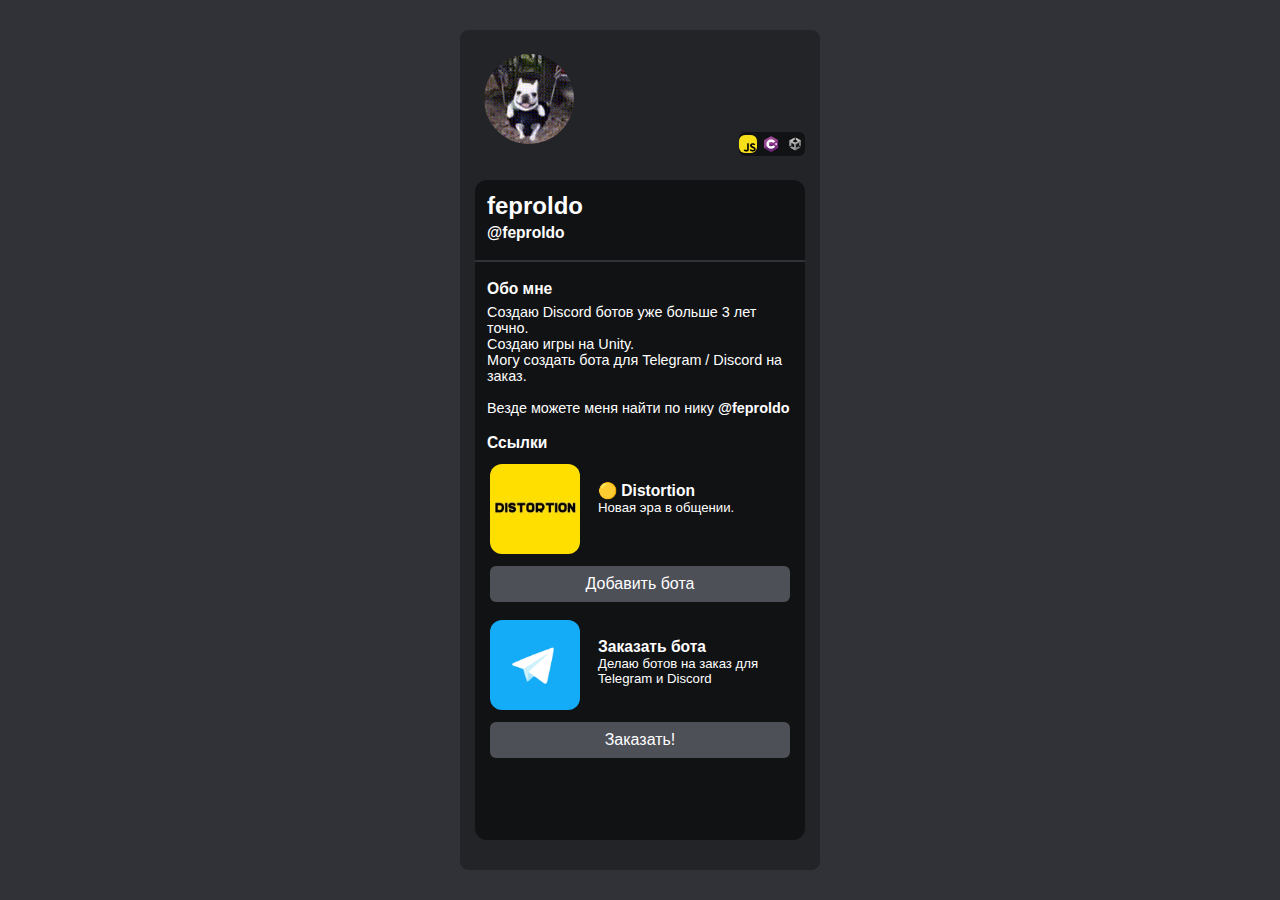
==== index.html @ c3f5b3ff "2" ====
<html lang="en">
<head>
    <meta charset="UTF-8">
    <meta http-equiv="X-UA-Compatible" content="IE=edge">
    <meta name="viewport" content="width=device-width, initial-scale=1.0">
    <meta name="theme-color" content="#FCCA00">
    <meta name="twitter:title" content="feproldo">
    <meta name="twitter:description" content="Мой сайт пон">
    <meta name="twitter:url" content="https://feproldo.ru">
    <meta name="og:type" content="website"/>
    <meta name="og:title" content="feproldo">
    <meta name="og:description" content="мой сайт пон">
    <meta name="og:url" content="https://feproldo/distortion">
    <title>feproldo</title>
    <link rel="stylesheet" href="./main.css">
    <link rel="stylesheet" href="./adaptsize.css">
    <link rel="icon" href="/ava.gif"/>
</head>
<body>
    <div id="card">
        <div id="head">
            <img src="ava.gif" alt="psina">
        </div>
        <div id="badger">
            <a title="javaScript" href=""><img src="js.jpg" alt="javaScript"></a>
            <a title="c#" href=""><img src="csharp.png" alt="C#"></a>
            <a title="Unity" href=""><img src="unity.png" alt="Unity"></a>
        </div>
        <div id="centr">
            <div id="body">
                <p id="nickname">feproldo</p>
                <p id="tag"><a href="https://t.me/feproldo" target="_blank">@feproldo</a></p>
                <hr>
                <p id="about">Обо мне</p>
                <p id="about-desc">Создаю Discord ботов уже больше 3 лет<br>точно. <br>Создаю игры на Unity.<br> Могу создать бота для Telegram / Discord на заказ.<br><br>Везде можете меня найти по нику <b><a href="https://t.me/feproldo" target="_blank">@feproldo</a></b></p>
                <p id="settings">Ссылки</p>
                <div id="activDiv">
                    <div class="activnost">
                        <div class="activ">
                                <a target="_blank" href="https://discord.com/api/oauth2/authorize?client_id=1192392806992445470&permissions=8&scope=bot"><img src="dist.jpg" alt="distortion"></a>
                                <a target="_blank" href="https://discord.com/api/oauth2/authorize?client_id=1192392806992445470&permissions=8&scope=bot" class="name">🟡 Distortion</a>
                                <a target="_blank" href="https://discord.com/api/oauth2/authorize?client_id=1192392806992445470&permissions=8&scope=bot" class="desc">Новая эра в общении.</a>
                        </div>
                        <div class="buttonActiv">
                            <button onclick="window.open('https:\/\/discord.com\/api\/oauth2\/authorize?client_id=1192392806992445470&permissions=8&scope=bot', '_blank')">Добавить бота</button>
                        </div>
                    </div>
                    <div class="activnost">
                        <div class="activ">
                                <a target="_blank" href="https://t.me/feproldo"><img src="tg.png" alt="Telega"></a>
                                <a target="_blank" href="https://t.me/feproldo" class="name">Заказать бота</a>
                                <a target="_blank" href="https://t.me/feproldo" class="desc">Делаю ботов на заказ для<br>Telegram и Discord</a>
                        </div>
                        <div class="buttonActiv">
                            <button onclick="window.open('https:\/\/t.me\/feproldo', '_blank')">Заказать!</button>
                        </div>
                    </div>
                </div>
            </div>
        </div>
    </div>
</body>
</html>
---- main.css ----
*{
    padding: 0;
    margin: 0;
    color: white;
    font-family: Arial, Helvetica, sans-serif;
    font-weight: 600;
    text-decoration: none;
    user-select: none;
}
body {
    zoom: 1.5;
    background-color: #303237;
    display: flex;
    align-items: center;
    justify-content: center;
}
#card {
    position: relative;
    width: 300px;
    height: 700px;
    background-color: #232428;
    border-radius: 7px;
}
#card #head{
    width: 100%;
    height: 50px;
}
#card #head img{
    height: 75px;
    width: 75px;
    border-radius: 100%;
    position: relative;
    left: 20px;
    top: 20px;
}
#card #badger{
    background-color: #111214;
    width: 55px;
    height: 20px;
    position: absolute;
    right: 12.5px;
    border-radius: 5px;
    top: 85px;
}
#card #body{
    background-color: #111214;
    height: 550px;
    width: 275px;
    position: relative;
    top: 75px;
    border-radius: 10px;
}
#card #centr{
    display: flex;
    width: 100%;
    justify-content: center;
}
#card #centr #nickname{
    margin-left: 10px;
    margin-top: 10px;
    font-size: 20px;
}
#card #centr #tag{
    margin-left: 10px;
    margin-top: 3px;
    font-size: 13px;
}
#card hr{
    border: 1px solid #303237;
    box-shadow: none;
    margin-top: 15px;
    margin-bottom: 15px;
}
#card #centr #about{
    margin-left: 10px;
    font-size: 13px;
    font-weight: 900;
    margin-bottom: 5px;
}
#card #centr #about-desc{
    margin-left: 10px;
    font-size: 12px;
    font-weight: 500;
}
#card #centr #settings{
    margin-left: 10px;
    margin-top: 15px;
    margin-bottom: 10px;
    font-size: 13px;
    font-weight: 900;
}
#card #centr #activDiv{
    display: flex;
    flex-wrap: wrap;
    justify-content: center;
}
#card #centr #activDiv .activ{
    width: 250px;
    height: 75px;
}
#card #centr #activDiv .activ .name{
    display: block;
    position: relative;
    top: -60px;
    left: 90px;
    font-size: 13px;
}
#card #centr #activDiv .activ .desc{
    display: block;
    position: relative;
    top: -60px; 
    left: 90px;
    font-size: 11px;
    font-weight: 500;
}
#card #centr #activDiv img{
    width: 75px;
    height: 75px;
    z-index: 4;
    border-radius: 10px;
}
#card #centr #activDiv .buttonActiv{
    width: 100%;
    height: 30px;
    position: relative;
    top: 10px;
    margin-bottom: 25px;
}
#card #centr #activDiv .buttonActiv button{
    width: 100%;
    height: 30px;
    border-radius: 5px;
    border: 0;
    background-color: #4E5058;
    font-weight: 500;
    transition: .3s;
    z-index: 99;
}
#card #centr #activDiv .buttonActiv button:active{
    background-color: #484a51;
}
#card #centr #activDiv .buttonActiv button:hover{
    background-color: #41444a;
    transition: .3s;
    cursor: pointer;
}
#card #badger a img{
    width: 15px;
    height: 15px;
    border-radius: 5px;
    vertical-align: middle;
}
---- adaptsize.css ----
@media (max-width: 5000px){
    body{
        zoom: 1.2;
    }
}
@media (max-width: 768px){
    body{
        zoom: 0.85;
    }
}
@media (max-width: 435px){
    body{
        zoom: 0.75;
    }
}
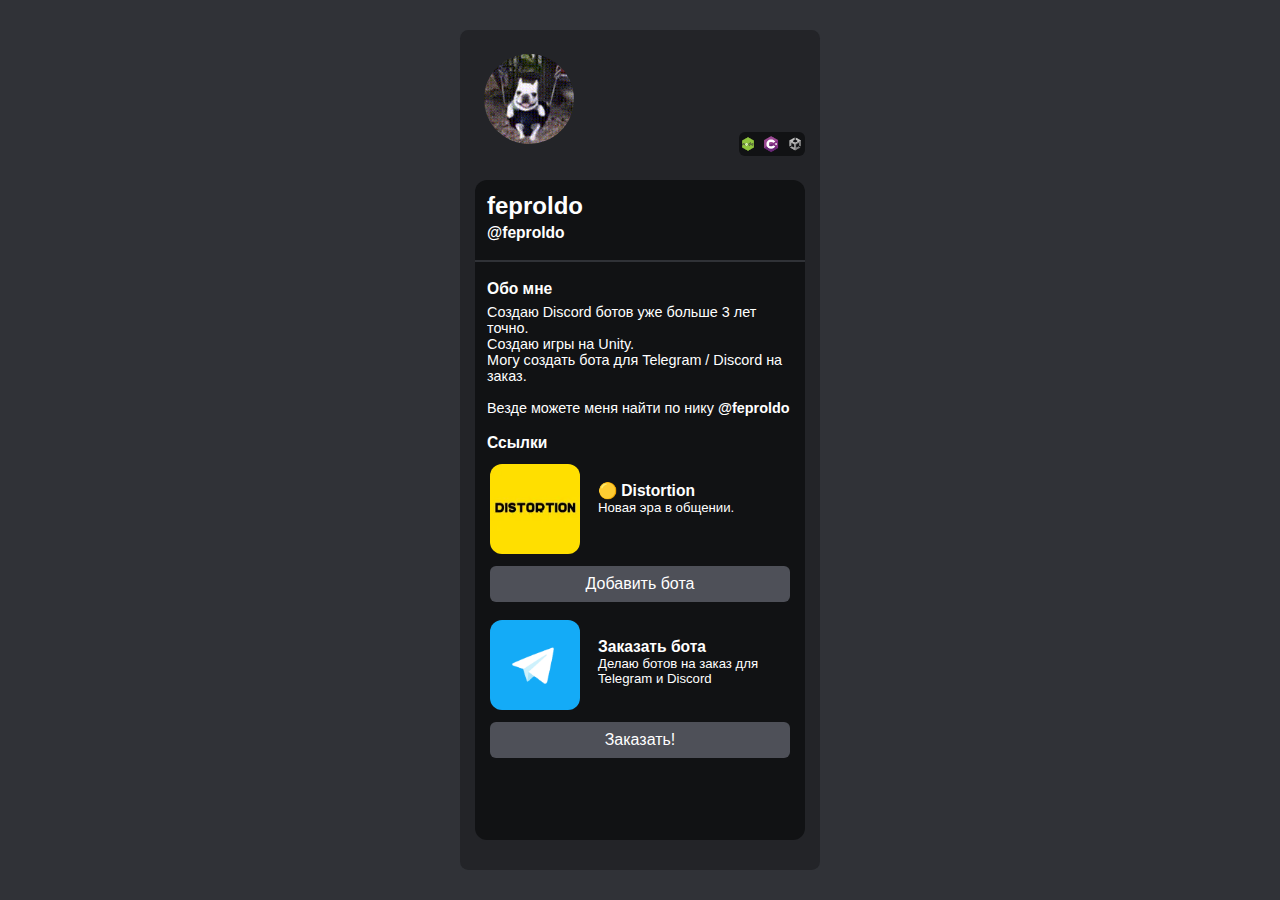
==== commit 0d33f0f4: "6" ====
--- a/index.html
+++ b/index.html
@@ -17,14 +17,21 @@
     <link rel="icon" href="/ava.gif"/>
 </head>
 <body>
+    <div id="title">
+        <div id="title-img">
+            <img id="title-img-img" src="./js.jpg" alt="">
+        </div>
+            <p id="title-titl">JavaScript</p>
+            <p id="title-desc">Создаю ботов</p>
+        </div>
     <div id="card">
         <div id="head">
             <img src="ava.gif" alt="psina">
         </div>
         <div id="badger">
-            <a title="javaScript" href=""><img src="js.jpg" alt="javaScript"></a>
-            <a title="c#" href=""><img src="csharp.png" alt="C#"></a>
-            <a title="Unity" href=""><img src="unity.png" alt="Unity"></a>
+            <a onclick="js()" class="badgers"><img src="nodejs.png" alt="Nodejs"></a>
+            <a onclick="csharp()" class="badgers"><img src="csharp.png" alt="C#"></a>
+            <a onclick="unity()" class="badgers"><img src="unity.png" alt="Unity"></a>
         </div>
         <div id="centr">
             <div id="body">
@@ -59,5 +66,6 @@
             </div>
         </div>
     </div>
+    <script src="main.js"></script>
 </body>
 </html>--- a/main.css
+++ b/main.css
@@ -14,6 +14,57 @@
     align-items: center;
     justify-content: center;
 }
+#title{
+    position: absolute;
+    width: 175px;
+    height: 75px;
+    background-color: #111214;
+    border-radius: 10px;
+    z-index: 5;
+    top: 0;
+    display: none;
+}
+.badgers:hover {
+    cursor: pointer;
+}
+#title #title-img{
+    margin-left: 5px;
+    width: 50px;
+    height: 100%;
+    display: flex;
+    justify-content: center;
+    align-items: center;
+}
+#title #title-img img{
+    width: 50px;
+    height: 50px;
+    border-radius: 5px;
+}
+#title-titl {
+    margin-top: -60px;
+    margin-left: 60px;
+}
+#title-desc {
+    margin-top: -1px;
+    margin-left: 60px;
+    font-size: 13px;
+}
+@keyframes titleAnimOpen{
+    0%{
+        top: -100px;
+    }
+    100%{
+        top: 0;
+    }
+}
+@keyframes titleAnimClose{
+    0%{
+        top: 0px;
+    }
+    100%{
+        top: -100px;
+    }
+}
 #card {
     position: relative;
     width: 300px;
--- a/adaptsize.css
+++ b/adaptsize.css
@@ -3,13 +3,18 @@
         zoom: 1.2;
     }
 }
-@media (max-width: 768px){
+@media (max-width: 530px){
     body{
-        zoom: 0.85;
+        zoom: 1;
     }
 }
-@media (max-width: 435px){
+@media (max-width: 430px){
     body{
-        zoom: 0.75;
+        zoom: 0.8;
+    }
+}
+@media (max-width: 350px){
+    body{
+        zoom: 0.6;
     }
 }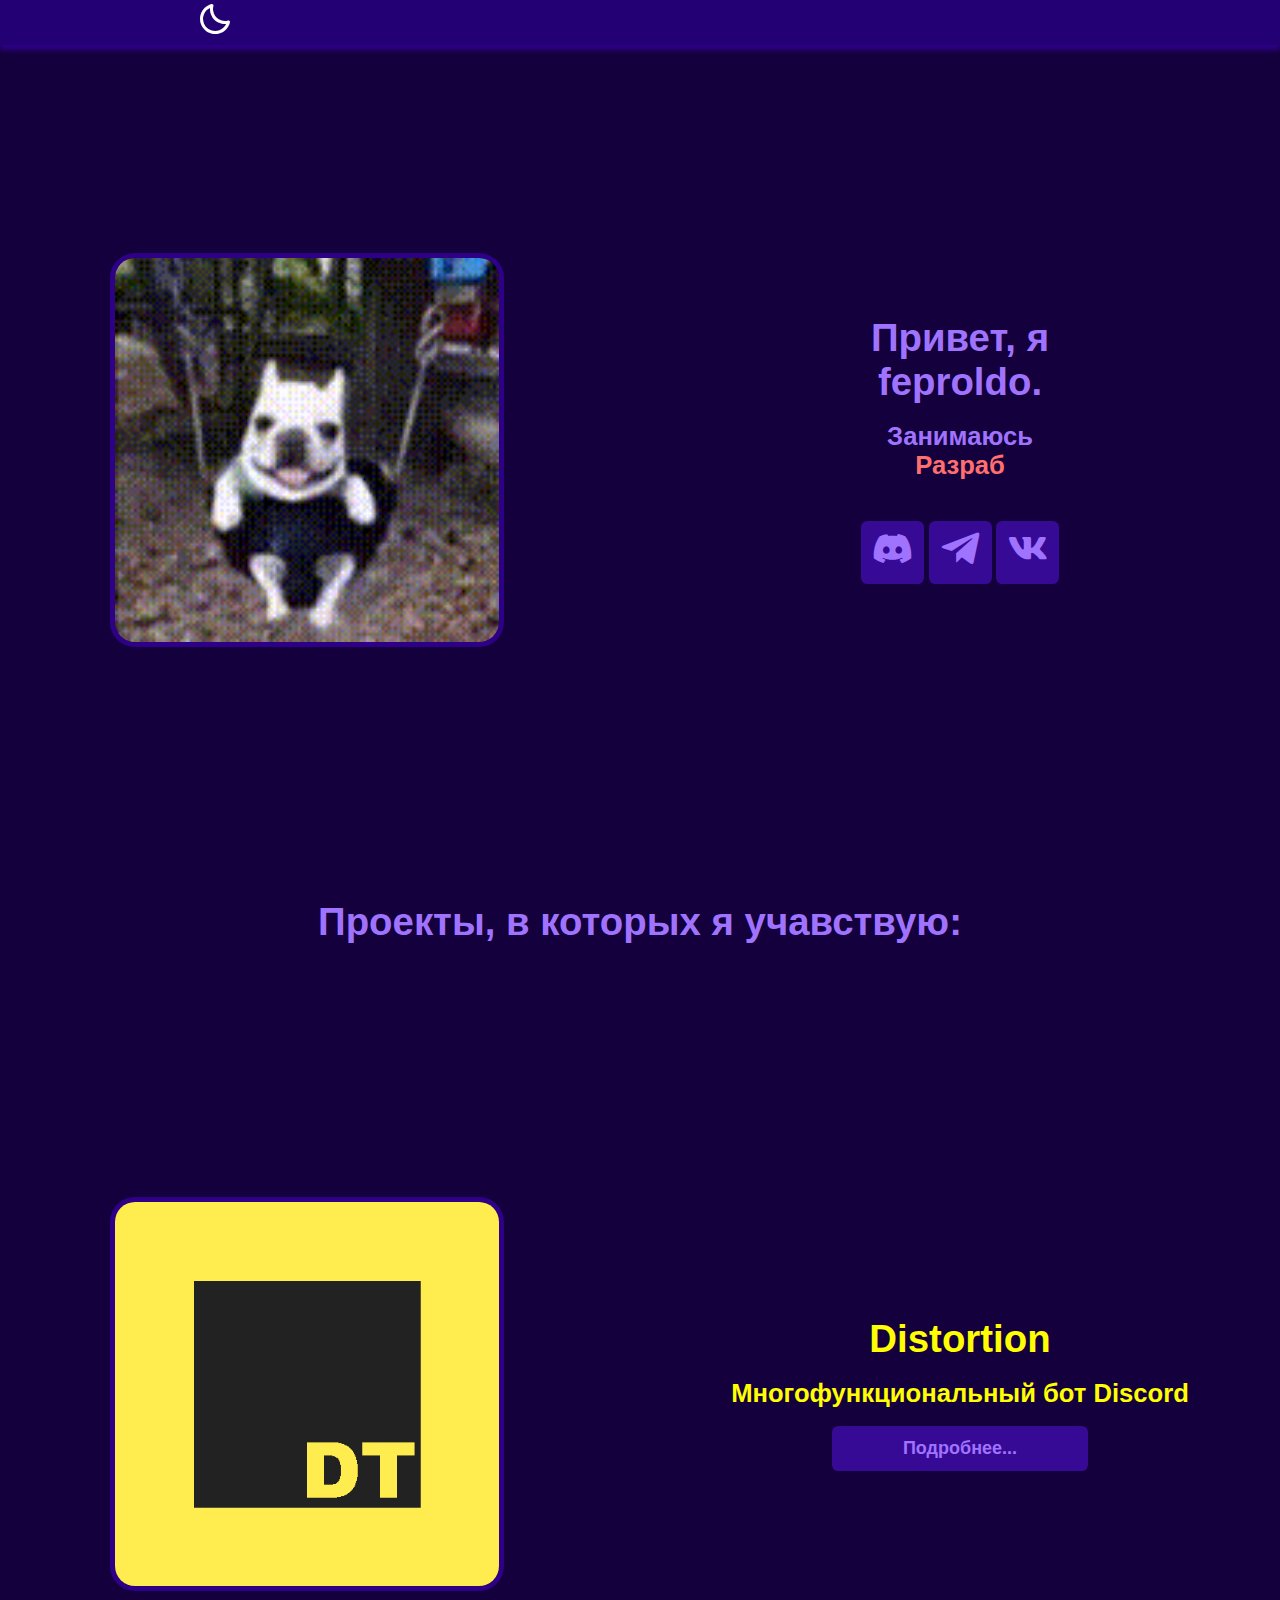
==== commit e829b9df: "23" ====
--- a/index.html
+++ b/index.html
@@ -1,71 +1,53 @@
+<!DOCTYPE html>
 <html lang="en">
 <head>
     <meta charset="UTF-8">
     <meta http-equiv="X-UA-Compatible" content="IE=edge">
     <meta name="viewport" content="width=device-width, initial-scale=1.0">
-    <meta name="theme-color" content="#FCCA00">
-    <meta name="twitter:title" content="feproldo">
-    <meta name="twitter:description" content="Мой сайт пон">
-    <meta name="twitter:url" content="https://feproldo.ru">
-    <meta name="og:type" content="website"/>
-    <meta name="og:title" content="feproldo">
-    <meta name="og:description" content="мой сайт пон">
-    <meta name="og:url" content="https://feproldo/distortion">
-    <title>feproldo</title>
-    <link rel="stylesheet" href="./main.css">
-    <link rel="stylesheet" href="./adaptsize.css">
+    <link rel="stylesheet" href="https://unpkg.com/boxicons@2.1.4/css/boxicons.min.css"/>
+    <link rel="stylesheet" href="index.css">
+    <link rel="stylesheet" href="adapt.css">
     <link rel="icon" href="/ava.gif"/>
+    <title>Feproldo</title>
 </head>
 <body>
-    <div id="title">
-        <div id="title-img">
-            <img id="title-img-img" src="./js.jpg" alt="">
+    <header>
+        <button onclick="swap()">
+            <i class="bx bx-sun" id="daynight"></i>
+        </button>
+    </header>
+    <div id="likeHeader"></div>
+    <div class="div">
+        <div class="content">
+            <img src="ava.gif" alt="avatar" id="ava">
         </div>
-            <p id="title-titl">JavaScript</p>
-            <p id="title-desc">Создаю ботов</p>
+        <div class="content">
+            <h1>Привет, я<br>feproldo.</h1><br>
+            <p>Занимаюсь</p>
+            <div class="changeDiv"><p id="changeWords"></p></div>
+            <div id="buttons">
+                <button class="small" onclick="link('https:\/\/discordapp.com/users/955851148433178674/')"><i class="bx bxl-discord-alt"></i></button>
+                <button class="small" onclick="link('https:\/\/t.me/feproldo')"><i class="bx bxl-telegram"></i></button>
+                <button class="small" onclick="link('https:\/\/vk.com/feproldo')"><i class="bx bxl-vk"></i></button>
+            </div>
+            
         </div>
-    <div id="card">
-        <div id="head">
-            <img src="ava.gif" alt="psina">
+    </div>
+    <span class="btw">
+        <h1>Проекты, в которых я учавствую:</h1>
+    </span>
+    <div class="div">
+        <div class="content">
+            <img src="dist.png" alt="Distortion" id="ava">
         </div>
-        <div id="badger">
-            <a onclick="js()" class="badgers"><img src="nodejs.png" alt="Nodejs"></a>
-            <a onclick="csharp()" class="badgers"><img src="csharp.png" alt="C#"></a>
-            <a onclick="unity()" class="badgers"><img src="unity.png" alt="Unity"></a>
-        </div>
-        <div id="centr">
-            <div id="body">
-                <p id="nickname">feproldo</p>
-                <p id="tag"><a href="https://t.me/feproldo" target="_blank">@feproldo</a></p>
-                <hr>
-                <p id="about">Обо мне</p>
-                <p id="about-desc">Создаю Discord ботов уже больше 3 лет<br>точно. <br>Создаю игры на Unity.<br> Могу создать бота для Telegram / Discord на заказ.<br><br>Везде можете меня найти по нику <b><a href="https://t.me/feproldo" target="_blank">@feproldo</a></b></p>
-                <p id="settings">Ссылки</p>
-                <div id="activDiv">
-                    <div class="activnost">
-                        <div class="activ">
-                                <a target="_blank" href="https://discord.com/api/oauth2/authorize?client_id=1192392806992445470&permissions=8&scope=bot"><img src="dist.jpg" alt="distortion"></a>
-                                <a target="_blank" href="https://discord.com/api/oauth2/authorize?client_id=1192392806992445470&permissions=8&scope=bot" class="name">🟡 Distortion</a>
-                                <a target="_blank" href="https://discord.com/api/oauth2/authorize?client_id=1192392806992445470&permissions=8&scope=bot" class="desc">Новая эра в общении.</a>
-                        </div>
-                        <div class="buttonActiv">
-                            <button onclick="window.open('https:\/\/discord.com\/api\/oauth2\/authorize?client_id=1192392806992445470&permissions=8&scope=bot', '_blank')">Добавить бота</button>
-                        </div>
-                    </div>
-                    <div class="activnost">
-                        <div class="activ">
-                                <a target="_blank" href="https://t.me/feproldo"><img src="tg.png" alt="Telega"></a>
-                                <a target="_blank" href="https://t.me/feproldo" class="name">Заказать бота</a>
-                                <a target="_blank" href="https://t.me/feproldo" class="desc">Делаю ботов на заказ для<br>Telegram и Discord</a>
-                        </div>
-                        <div class="buttonActiv">
-                            <button onclick="window.open('https:\/\/t.me\/feproldo', '_blank')">Заказать!</button>
-                        </div>
-                    </div>
-                </div>
-            </div>
+        <div class="content">
+            <h1 class="dist">Distortion</h1><br>
+            <p class="dist">Многофункциональный бот Discord</p>
+            <button onclick="link('https:\/\/distbot.ru/')" id="distBut">Подробнее...</button>
         </div>
     </div>
     <script src="main.js"></script>
+    <script src="textchange.js"></script>
 </body>
-</html>+</html>
+<!--/old bruh-->--- a/index.css
+++ b/index.css
@@ -0,0 +1,128 @@
+*{
+    padding: 0;
+    margin: 0;
+    color: var(--text-color);
+    font-family: Arial, Helvetica, sans-serif;
+    font-weight: 900;
+    user-select: none;
+}
+:root {
+    --background-color: rgb(160, 115, 255);
+    --header-color: rgb(141, 102, 226);
+    --header-shadow: rgb(130, 94, 209);
+    --header-i: rgb(255, 255, 0);
+    --text-color: rgb(20, 0, 60);
+    --button-color: rgb(105, 48, 226);
+    --button-pressed-color: rgb(152, 104, 255);
+}
+body{
+    background-color: var(--background-color);
+    transition: .5s;
+}
+#likeHeader{
+    width: 100%;
+    height: 5vh;
+    display: none;
+}
+.div {
+    width: 100%;
+    height: 100vh;
+    z-index: -999;
+    display: flex;
+}
+h1{
+    font-size: 3vw;
+}
+p {
+    font-size: 2vw;
+}
+.btw {
+    text-align: center;
+}
+.dist {
+    color: yellow;
+}
+#distBut {
+    margin-top: 2vh;
+}
+.content {
+    width: 50%;
+    height: 100vh;
+    display: flex;
+    align-items: center;
+    text-align: center;
+    justify-content: center;
+    flex-direction: column;
+}
+#ava {
+    position: relative;
+    border-radius: 25px;
+    width: 30vw;
+    height: 30vw;
+    margin-right: 2vw;
+    border: 5px solid var(--header-shadow);
+    transition: .5s;
+}
+#changeWords {
+    color: rgb(255, 111, 111);
+}
+.changeDiv {
+    height: 2vw;
+    margin-bottom: 5vh;
+}
+button{
+    width: 20vw;
+    height: 5vh;
+    border: 0;
+    background-color: var(--button-color);
+    border-radius: 0.5vw;
+    transition: .2s;
+    font-size: 2vh;
+}
+button:hover{
+    cursor: pointer;
+    background-color: var(--button-pressed-color);
+    transition: .2s;
+    color: white;
+}
+button:hover i{
+    color: white;
+    transition: .2s;
+}
+#buttons {
+    display: inline;
+}
+.small {
+    width: 7vh;
+    height: 7vh;
+    border: 0;
+    background-color: var(--button-color);
+    border-radius: 0.5vw;
+    transition: .2s;
+    font-size: 5vh;
+}
+.small i{
+    font-size: 5vh;
+    transition: .5s;
+}
+header {
+    position: fixed;
+    width: 100%;
+    height: 5vh;
+    box-shadow: 0px 5px 5px var(--header-shadow);
+    background-color: var(--header-color);
+    z-index: 999;
+    transition: .5s;
+}
+header button{
+    width: 5vh;
+    height: 5vh;
+    background-color: transparent;
+    border: 0;
+    font-size: 4vh;
+    cursor: pointer;
+    margin-left: 15%;
+}
+header button i {
+    color: var(--header-i);
+}--- a/adapt.css
+++ b/adapt.css
@@ -0,0 +1,57 @@
+@media only screen and (max-width: 729px) {
+    .div{
+        display: block;
+        width: 100%;
+        height: 100vh;
+    }
+    .content {
+        display: block;
+        width: 100%;
+        height: 35vh;
+    }
+    #likeHeader{
+        display: block;
+    }
+    p {
+        font-size: 3vh;
+    }
+    h1 {
+        font-size: 4vh;
+    }
+    #ava {
+        position: relative;
+        border-radius: 25px;
+        width: 35vw;
+        height: 35vw;
+        margin-right: 2vw;
+        border: 5px solid var(--header-shadow);
+        transition: .5s;
+    }
+    button{
+        width: 30vw;
+        height: 5vh;
+        border: 0;
+        background-color: var(--button-color);
+        border-radius: 0.5vw;
+        transition: .2s;
+        font-size: 2vh;
+    }
+}  
+@media only screen and (min-width: 730px) and (max-width: 1024px) {
+    .div{
+        display: block;
+        width: 100%;
+        height: 100vh;
+    }
+    .content {
+        display: block;
+        width: 100%;
+        height: 50vh;
+    }
+    #likeHeader{
+        display: block;
+    }
+}
+@media only screen and (min-width: 1025px) {
+    /* Ваши стили для ноутбуков и десктопов */
+}  